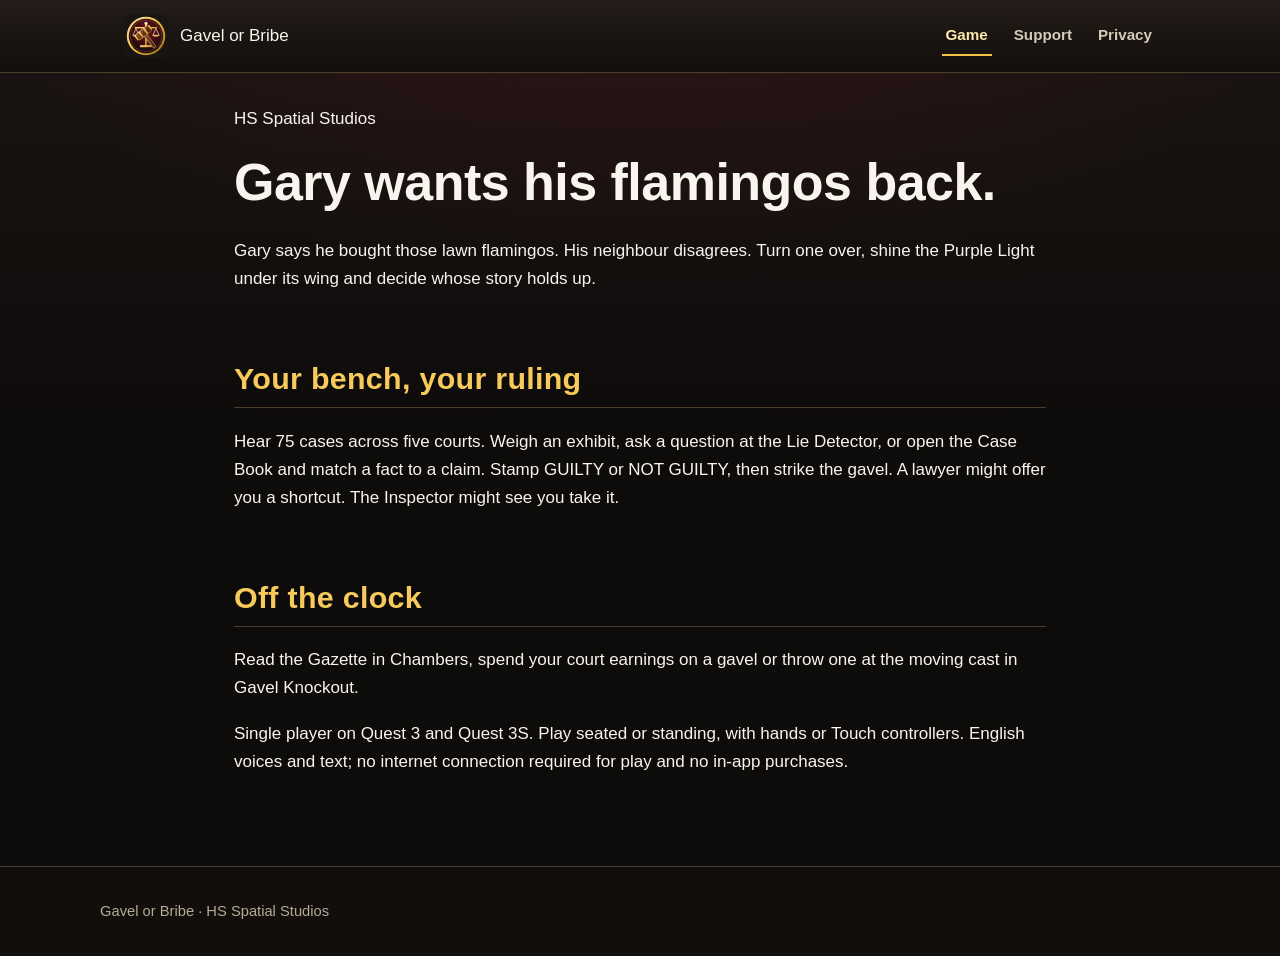
==== index.html @ fd41a319 "Publish the Gavel or Bribe website, support and privacy pages Co-authored-by: Copilot <223556219+Cop" ====
<!doctype html>
<html lang="en"><head><meta charset="utf-8"><meta name="viewport" content="width=device-width, initial-scale=1">
<title>Gavel or Bribe | HS Spatial Studios</title><link rel="icon" href="favicon.svg"><link rel="stylesheet" href="styles.css"></head>
<body><a class="skip-link" href="#main">Skip to content</a>
<header class="site-header"><div class="header-inner"><a class="brand-lockup" href="index.html"><img src="favicon.svg" width="44" height="44" alt=""> Gavel or Bribe</a><nav class="site-nav" aria-label="Primary"><a href="index.html" aria-current="page">Game</a> <a href="support.html">Support</a> <a href="privacy.html">Privacy</a></nav></div></header>
<main class="prose-page" id="main"><p>HS Spatial Studios</p><h1>Gary wants his flamingos back.</h1>
<p>Gary says he bought those lawn flamingos. His neighbour disagrees. Turn one over, shine the Purple Light under its wing and decide whose story holds up.</p>
<h2>Your bench, your ruling</h2>
<p>Hear 75 cases across five courts. Weigh an exhibit, ask a question at the Lie Detector, or open the Case Book and match a fact to a claim. Stamp GUILTY or NOT GUILTY, then strike the gavel. A lawyer might offer you a shortcut. The Inspector might see you take it.</p>
<h2>Off the clock</h2>
<p>Read the Gazette in Chambers, spend your court earnings on a gavel or throw one at the moving cast in Gavel Knockout.</p>
<p>Single player on Quest 3 and Quest 3S. Play seated or standing, with hands or Touch controllers. English voices and text; no internet connection required for play and no in-app purchases.</p></main>
<footer class="site-footer"><div class="footer-inner">Gavel or Bribe &middot; HS Spatial Studios</div></footer></body></html>
---- styles.css ----
/* ==========================================================================
   Gavel or Bribe (BenchOrder) — Official Website, Support & Privacy Stylesheet
   Publisher: HS Spatial Studios (https://hsspatialstudios-com.github.io/gavelorbribe/)
   Design System: Oiled American Walnut, Brushed Antique Brass, Domed Oxblood,
   Banker's Emerald Glass, and Crisp Cotton-Rag Ivory (WCAG AA+ >= 6.3:1).
   Zero external fonts, zero CDN requests, zero trackers, zero cookies.
   ========================================================================== */

:root {
  color-scheme: dark;
  --bg-obsidian: #0E0C0B;
  --bg-walnut: #191513;
  --bg-walnut-elevated: #221B17;
  --bg-card: #241E1A;
  --bg-card-deep: #1A1512;
  --bg-oxblood: #3D0B13;
  --bg-oxblood-hi: #56121D;
  --border-walnut: #4D3D2B;
  --border-brass: #8C6F47;
  --gold-bright: #FFE9AD;
  --gold-primary: #F5C249;
  --gold-heading: #F7CA5B;
  --gold-mid: #D99616;
  --gold-deep: #8A5904;
  --emerald-accent: #4ADE80;
  --emerald-deep: #10B981;
  --crimson-stamp: #F87171;
  --text-primary: #F8F5EE;
  --text-secondary: #D4CBB8;
  --text-muted: #B6AA94;
  --text-on-gold: #14100B;
  --shadow-heavy: 0 18px 42px rgba(5, 4, 4, 0.62);
  --shadow-card: 0 8px 24px rgba(5, 4, 4, 0.44);
  --radius-lg: 16px;
  --radius-md: 12px;
  --radius-sm: 8px;
  --max-width: 1080px;
  --font-sans: -apple-system, BlinkMacSystemFont, "Segoe UI", Roboto, "Helvetica Neue", Arial, sans-serif;
  --font-display: "Arial Narrow", "Roboto Condensed", "Helvetica Neue", -apple-system, BlinkMacSystemFont, sans-serif;
  --font-mono: ui-monospace, SFMono-Regular, Menlo, Monaco, Consolas, monospace;
}

*,
*::before,
*::after {
  box-sizing: border-box;
}

html {
  scroll-behavior: smooth;
  background-color: var(--bg-obsidian);
}

@media (prefers-reduced-motion: reduce) {
  html {
    scroll-behavior: auto;
  }
  *,
  *::before,
  *::after {
    animation-duration: 0.01ms !important;
    animation-iteration-count: 1 !important;
    transition-duration: 0.01ms !important;
  }
}

body {
  margin: 0;
  background:
    radial-gradient(1100px 540px at 50% -80px, rgba(107, 22, 34, 0.34), transparent 68%),
    linear-gradient(180deg, var(--bg-walnut) 0%, var(--bg-obsidian) 420px, var(--bg-obsidian) 100%);
  color: var(--text-primary);
  font: 17px/1.65 var(--font-sans);
  -webkit-font-smoothing: antialiased;
}

/* Accessibility: Skip Link & High-Contrast Focus Ring */
.skip-link {
  position: absolute;
  left: -9999px;
  top: 12px;
  z-index: 1000;
  padding: 10px 18px;
  border-radius: var(--radius-sm);
  background: var(--gold-primary);
  color: var(--text-on-gold);
  font-weight: 700;
  text-decoration: none;
}

.skip-link:focus {
  left: 16px;
}

:focus-visible {
  outline: 3px solid var(--gold-bright);
  outline-offset: 3px;
}

a {
  color: var(--gold-heading);
  text-underline-offset: 0.18em;
  transition: color 0.14s ease;
}

a:hover,
a:focus {
  color: var(--gold-bright);
}

/* Top Brass & Walnut Header Bar */
header.site-header {
  border-bottom: 1px solid var(--border-walnut);
  background: linear-gradient(180deg, rgba(36, 30, 26, 0.96), rgba(18, 14, 12, 0.96));
  position: sticky;
  top: 0;
  z-index: 100;
  backdrop-filter: blur(10px);
}

.header-inner {
  max-width: var(--max-width);
  margin: 0 auto;
  padding: 14px 24px;
  display: flex;
  flex-wrap: wrap;
  align-items: center;
  justify-content: space-between;
  gap: 16px;
}

.brand-lockup {
  display: inline-flex;
  align-items: center;
  gap: 12px;
  text-decoration: none;
  color: var(--text-primary);
}

.brand-lockup:hover,
.brand-lockup:focus {
  color: var(--gold-bright);
}

.brand-seal {
  width: 44px;
  height: 44px;
  flex-shrink: 0;
  filter: drop-shadow(0 3px 8px rgba(0, 0, 0, 0.55));
}

.brand-titles {
  display: flex;
  flex-direction: column;
  line-height: 1.15;
}

.brand-name {
  font-family: var(--font-display);
  font-size: 1.32rem;
  font-weight: 800;
  letter-spacing: 0.04em;
  text-transform: uppercase;
  color: var(--gold-bright);
}

.brand-studio {
  font-size: 0.78rem;
  font-weight: 600;
  letter-spacing: 0.08em;
  text-transform: uppercase;
  color: var(--text-secondary);
}

nav.site-nav {
  display: flex;
  flex-wrap: wrap;
  align-items: center;
  gap: 6px 18px;
}

nav.site-nav a {
  color: var(--text-secondary);
  text-decoration: none;
  font-size: 0.95rem;
  font-weight: 600;
  padding: 6px 4px;
  border-bottom: 2px solid transparent;
}

nav.site-nav a:hover,
nav.site-nav a:focus {
  color: var(--text-primary);
  border-bottom-color: var(--gold-primary);
}

nav.site-nav a[aria-current="page"] {
  color: var(--gold-bright);
  border-bottom-color: var(--gold-primary);
}

/* Main Container & Typography */
main {
  max-width: var(--max-width);
  margin: 0 auto;
  padding: 32px 24px 72px;
}

main.prose-page {
  max-width: 860px;
}

h1,
h2,
h3 {
  color: var(--text-primary);
  line-height: 1.2;
  margin-top: 0;
}

h1 {
  font-size: clamp(2.15rem, 4.6vw, 3.25rem);
  font-weight: 800;
  letter-spacing: -0.01em;
  margin-bottom: 0.45em;
}

h2 {
  font-size: clamp(1.45rem, 2.6vw, 1.9rem);
  font-weight: 800;
  color: var(--gold-heading);
  letter-spacing: 0.01em;
  margin: 2.2em 0 0.65em;
  padding-bottom: 0.35em;
  border-bottom: 1px solid var(--border-walnut);
}

h3 {
  font-size: 1.15rem;
  font-weight: 700;
  color: var(--gold-bright);
  margin: 0 0 0.4em;
}

p,
ul,
ol,
table {
  margin: 0 0 1.05em;
}

p.lead {
  font-size: clamp(1.12rem, 1.9vw, 1.28rem);
  line-height: 1.55;
  color: var(--text-secondary);
}

.muted,
.updated {
  color: var(--text-muted);
  font-size: 0.95rem;
}

code {
  font: 0.88em var(--font-mono);
  background: #2C231C;
  color: var(--gold-bright);
  border: 1px solid var(--border-walnut);
  padding: 0.12em 0.4em;
  border-radius: 5px;
}

/* Hero Section */
.hero {
  display: grid;
  grid-template-columns: 1.18fr 0.82fr;
  gap: 32px;
  align-items: center;
  padding: 28px 30px;
  background:
    radial-gradient(560px 320px at 82% 28%, rgba(245, 194, 73, 0.12), transparent 72%),
    linear-gradient(155deg, var(--bg-card) 0%, var(--bg-card-deep) 64%, #150B0E 100%);
  border: 1px solid var(--border-brass);
  border-radius: var(--radius-lg);
  box-shadow: var(--shadow-heavy);
  margin-bottom: 28px;
}

@media (max-width: 860px) {
  .hero {
    grid-template-columns: 1fr;
    padding: 24px 20px;
  }
}

.eyebrow-row {
  display: flex;
  flex-wrap: wrap;
  gap: 8px;
  margin-bottom: 14px;
}

.badge {
  display: inline-flex;
  align-items: center;
  gap: 6px;
  padding: 4px 11px;
  border-radius: 999px;
  font-size: 0.79rem;
  font-weight: 700;
  letter-spacing: 0.04em;
  text-transform: uppercase;
  background: #2D231B;
  color: var(--gold-bright);
  border: 1px solid var(--border-brass);
}

.badge.emerald {
  background: rgba(16, 185, 129, 0.14);
  color: var(--emerald-accent);
  border-color: rgba(74, 222, 128, 0.45);
}

.badge.oxblood {
  background: var(--bg-oxblood);
  color: var(--gold-bright);
  border-color: #9E3344;
}

.cta-row {
  display: flex;
  flex-wrap: wrap;
  align-items: center;
  gap: 14px;
  margin-top: 22px;
}

.btn-primary {
  display: inline-flex;
  align-items: center;
  justify-content: center;
  gap: 8px;
  padding: 13px 26px;
  border-radius: 999px;
  background: linear-gradient(180deg, var(--gold-primary) 0%, var(--gold-mid) 100%);
  color: var(--text-on-gold);
  font-weight: 800;
  font-size: 1rem;
  letter-spacing: 0.01em;
  text-decoration: none;
  border: 1px solid var(--gold-bright);
  box-shadow: 0 6px 18px rgba(217, 150, 22, 0.32);
}

.btn-primary:hover,
.btn-primary:focus {
  background: linear-gradient(180deg, var(--gold-bright) 0%, var(--gold-primary) 100%);
  color: var(--text-on-gold);
}

.btn-secondary {
  display: inline-flex;
  align-items: center;
  justify-content: center;
  padding: 12px 22px;
  border-radius: 999px;
  background: #2C231C;
  color: var(--text-primary);
  font-weight: 700;
  font-size: 0.96rem;
  text-decoration: none;
  border: 1px solid var(--border-brass);
}

.btn-secondary:hover,
.btn-secondary:focus {
  background: #3B2F25;
  color: var(--gold-bright);
}

.price-note {
  margin-top: 14px;
  margin-bottom: 0;
  font-size: 0.92rem;
  color: var(--text-secondary);
}

.hero-art-card {
  background: radial-gradient(circle at 50% 42%, #471019 0%, #1C0A0E 65%, #110B0A 100%);
  border: 1px solid var(--border-brass);
  border-radius: var(--radius-md);
  padding: 20px;
  text-align: center;
  box-shadow: inset 0 0 0 1px rgba(255, 233, 173, 0.12);
}

.hero-art-card svg {
  width: 100%;
  max-width: 320px;
  height: auto;
  display: block;
  margin: 0 auto 12px;
}

.hero-art-caption {
  font-size: 0.86rem;
  color: var(--text-secondary);
  margin: 0;
}

/* Quantitative Proof Strip */
.proof-grid {
  display: grid;
  grid-template-columns: repeat(auto-fit, minmax(195px, 1fr));
  gap: 14px;
  margin: 22px 0 12px;
}

.proof-stat {
  background: linear-gradient(180deg, var(--bg-walnut-elevated), var(--bg-card-deep));
  border: 1px solid var(--border-walnut);
  border-top: 2px solid var(--border-brass);
  border-radius: var(--radius-md);
  padding: 16px 18px;
  box-shadow: var(--shadow-card);
}

.proof-number {
  display: block;
  font-family: var(--font-display);
  font-size: 1.65rem;
  font-weight: 800;
  color: var(--gold-bright);
  line-height: 1.15;
  margin-bottom: 4px;
}

.proof-label {
  display: block;
  font-size: 0.88rem;
  line-height: 1.4;
  color: var(--text-secondary);
}

/* Feature & Bench Arsenal Grid */
.card-grid {
  list-style: none;
  padding: 0;
  margin: 0 0 1.2em;
  display: grid;
  grid-template-columns: repeat(auto-fit, minmax(305px, 1fr));
  gap: 16px;
}

.card {
  background: linear-gradient(180deg, var(--bg-card) 0%, var(--bg-card-deep) 100%);
  border: 1px solid var(--border-walnut);
  border-radius: var(--radius-md);
  padding: 20px 22px;
  box-shadow: var(--shadow-card);
}

.card.oxblood-accent {
  background: linear-gradient(165deg, #2C1217 0%, var(--bg-card-deep) 100%);
  border-color: #6E2B37;
}

.card.brass-accent {
  border-color: var(--border-brass);
}

.card p:last-child,
.card ul:last-child {
  margin-bottom: 0;
}

.tool-tag {
  display: inline-block;
  font-size: 0.76rem;
  font-weight: 700;
  letter-spacing: 0.06em;
  text-transform: uppercase;
  color: var(--emerald-accent);
  margin-bottom: 6px;
}

/* 5-Tier Courtroom Ladder */
.ladder-list {
  list-style: none;
  padding: 0;
  margin: 0 0 1.2em;
  display: grid;
  gap: 12px;
}

.ladder-tier {
  display: grid;
  grid-template-columns: 128px 1fr;
  gap: 18px;
  align-items: start;
  padding: 18px 20px;
  background: linear-gradient(90deg, #281E17 0%, var(--bg-card-deep) 100%);
  border: 1px solid var(--border-walnut);
  border-left: 4px solid var(--gold-primary);
  border-radius: var(--radius-md);
}

.ladder-tier.hub {
  border-left-color: var(--emerald-accent);
  background: linear-gradient(90deg, #172620 0%, var(--bg-card-deep) 100%);
}

@media (max-width: 640px) {
  .ladder-tier {
    grid-template-columns: 1fr;
    gap: 8px;
  }
}

.tier-pill {
  display: inline-block;
  font-family: var(--font-display);
  font-size: 0.86rem;
  font-weight: 800;
  letter-spacing: 0.06em;
  text-transform: uppercase;
  padding: 5px 10px;
  border-radius: var(--radius-sm);
  background: #36291F;
  color: var(--gold-bright);
  border: 1px solid var(--border-brass);
  text-align: center;
}

.ladder-tier.hub .tier-pill {
  background: rgba(16, 185, 129, 0.16);
  color: var(--emerald-accent);
  border-color: rgba(74, 222, 128, 0.45);
}

.tier-meta {
  font-size: 0.88rem;
  color: var(--text-muted);
  margin-top: 6px;
  margin-bottom: 0;
}

/* Tables (Controls, Specs, Privacy Matrix) */
.table-wrap {
  overflow-x: auto;
  margin: 0 0 1.4em;
  border: 1px solid var(--border-walnut);
  border-radius: var(--radius-md);
  background: var(--bg-card-deep);
}

table {
  border-collapse: collapse;
  width: 100%;
  margin: 0;
  font-size: 0.95rem;
}

th,
td {
  text-align: left;
  padding: 12px 15px;
  border-bottom: 1px solid #33281E;
  vertical-align: top;
}

tr:last-child th,
tr:last-child td {
  border-bottom: none;
}

th {
  background: #282019;
  color: var(--gold-bright);
  font-weight: 700;
  font-size: 0.88rem;
  letter-spacing: 0.03em;
  text-transform: uppercase;
}

td {
  color: var(--text-secondary);
}

td strong {
  color: var(--text-primary);
}

/* Callout & Notice Boxes */
.callout {
  padding: 18px 22px;
  border-radius: var(--radius-md);
  background: linear-gradient(180deg, #1A2822 0%, #141D19 100%);
  border: 1px solid rgba(74, 222, 128, 0.42);
  margin: 1.2em 0;
}

.callout.gold {
  background: linear-gradient(180deg, #2A2116 0%, #1B150E 100%);
  border-color: var(--border-brass);
}

.callout h3 {
  margin-top: 0;
}

.callout p:last-child,
.callout ul:last-child,
.callout ol:last-child {
  margin-bottom: 0;
}

/* FAQ Accordion / Articles */
.faq-list {
  display: grid;
  gap: 12px;
}

details.faq-item {
  background: var(--bg-card);
  border: 1px solid var(--border-walnut);
  border-radius: var(--radius-md);
  padding: 14px 18px;
}

details.faq-item[open] {
  border-color: var(--border-brass);
}

details.faq-item summary {
  cursor: pointer;
  font-weight: 700;
  color: var(--gold-bright);
  font-size: 1.02rem;
  list-style: revert;
}

details.faq-item .faq-body {
  margin-top: 10px;
  color: var(--text-secondary);
}

details.faq-item .faq-body p:last-child {
  margin-bottom: 0;
}

/* Footer */
footer.site-footer {
  border-top: 1px solid var(--border-walnut);
  background: #120E0C;
  padding: 32px 24px;
  color: var(--text-muted);
  font-size: 0.92rem;
}

.footer-inner {
  max-width: var(--max-width);
  margin: 0 auto;
  display: flex;
  flex-wrap: wrap;
  align-items: center;
  justify-content: space-between;
  gap: 14px;
}

.footer-links {
  display: flex;
  flex-wrap: wrap;
  gap: 8px 18px;
}

.footer-links a {
  color: var(--text-secondary);
  text-decoration: none;
}

.footer-links a:hover,
.footer-links a:focus {
  color: var(--gold-bright);
  text-decoration: underline;
}

@media print {
  header.site-header,
  .skip-link,
  .cta-row {
    display: none;
  }
  body {
    background: #FFFFFF;
    color: #111111;
  }
  h1, h2, h3, td, th, p, li {
    color: #111111;
  }
}
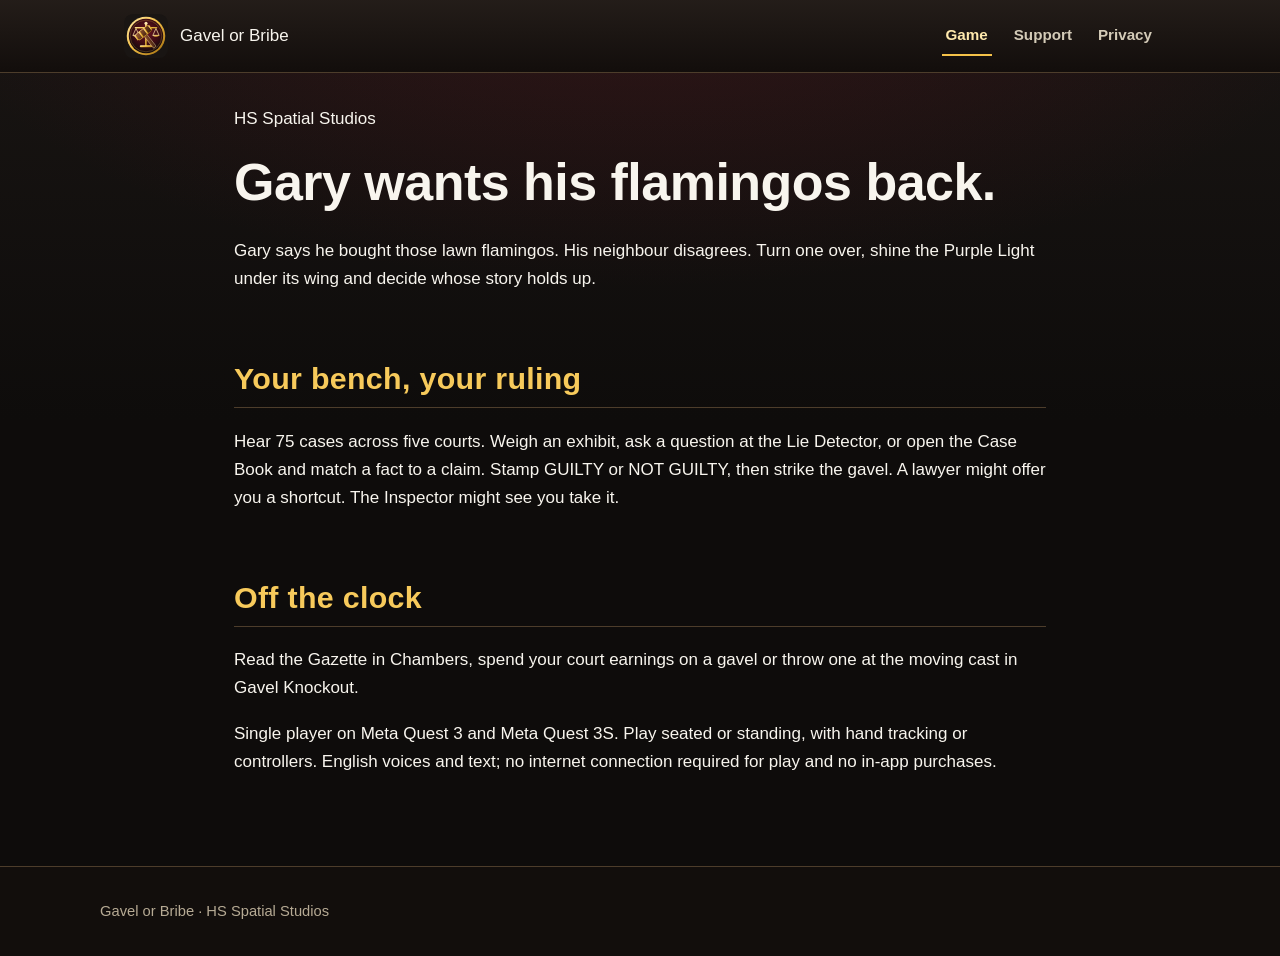
==== commit 7f9efd8d: "Name the headsets as Meta Quest 3 and Meta Quest 3S Co-authored-by: Copilot <223556219+Copilot@users" ====
--- a/index.html
+++ b/index.html
@@ -9,5 +9,5 @@
 <p>Hear 75 cases across five courts. Weigh an exhibit, ask a question at the Lie Detector, or open the Case Book and match a fact to a claim. Stamp GUILTY or NOT GUILTY, then strike the gavel. A lawyer might offer you a shortcut. The Inspector might see you take it.</p>
 <h2>Off the clock</h2>
 <p>Read the Gazette in Chambers, spend your court earnings on a gavel or throw one at the moving cast in Gavel Knockout.</p>
-<p>Single player on Quest 3 and Quest 3S. Play seated or standing, with hands or Touch controllers. English voices and text; no internet connection required for play and no in-app purchases.</p></main>
+<p>Single player on Meta Quest 3 and Meta Quest 3S. Play seated or standing, with hand tracking or controllers. English voices and text; no internet connection required for play and no in-app purchases.</p></main>
 <footer class="site-footer"><div class="footer-inner">Gavel or Bribe &middot; HS Spatial Studios</div></footer></body></html>
